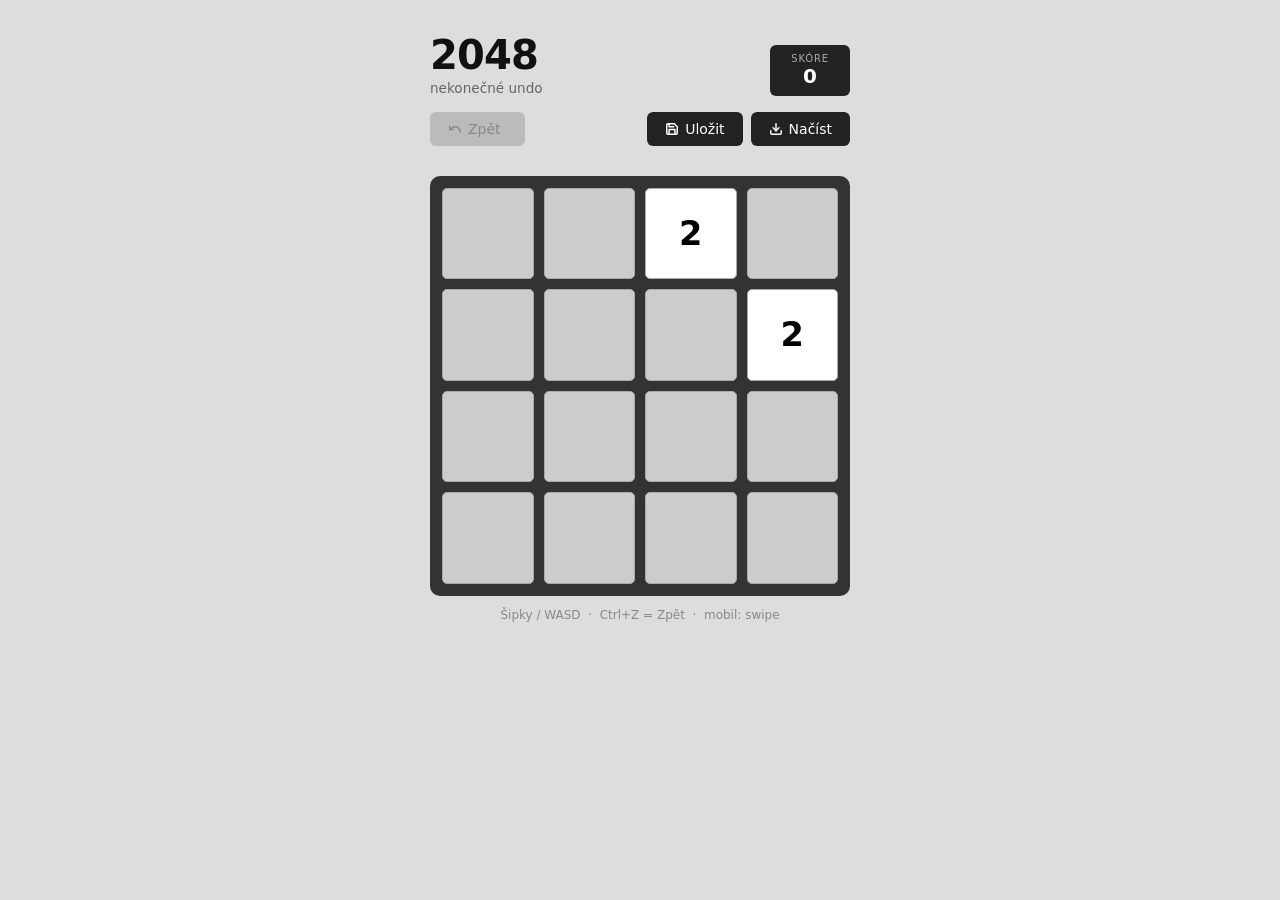
==== index.html @ 92109460 "Update index.html" ====
<!DOCTYPE html>
<html lang="cs">
<head>
<meta charset="UTF-8">
<meta name="viewport" content="width=device-width, initial-scale=1.0, maximum-scale=1.0, user-scalable=no">
<title>2048 – nekonečné undo</title>
<style>
  *{box-sizing:border-box;margin:0;padding:0;}
  body{background:#ddd;display:flex;flex-direction:column;align-items:center;min-height:100vh;padding:2rem 1rem;font-family:'Segoe UI',system-ui,sans-serif;-webkit-user-select:none;user-select:none;}
  h1{font-size:2.5rem;font-weight:700;color:#111;letter-spacing:-0.02em;}
  .subtitle{font-size:0.85rem;color:#666;margin-top:2px;}
  header{display:flex;align-items:flex-end;justify-content:space-between;width:100%;max-width:420px;margin-bottom:1rem;}
  .score-box{background:#222;border-radius:6px;padding:8px 16px;text-align:center;min-width:80px;}
  .score-box .label{font-size:10px;color:#aaa;text-transform:uppercase;letter-spacing:0.08em;}
  .score-box .val{font-size:20px;font-weight:700;color:#fff;}
  .controls{display:flex;gap:8px;justify-content:space-between;width:100%;max-width:420px;margin-bottom:0.8rem;}
  .controls-right{display:flex;gap:8px;}
  button{background:#222;color:#fff;border:none;border-radius:6px;padding:9px 18px;font-size:14px;font-family:inherit;cursor:pointer;display:flex;align-items:center;gap:6px;transition:background 0.15s;}
  button:hover:not(:disabled){background:#444;}
  button:disabled{background:#bbb;color:#888;cursor:default;}
  #status{font-size:12px;color:#555;text-align:center;width:100%;max-width:420px;min-height:1.4em;}
  .board{display:grid;grid-template-columns:repeat(4,1fr);gap:10px;padding:12px;background:#333;border-radius:10px;width:420px;max-width:100%;touch-action:none;}
  .tile{aspect-ratio:1;display:flex;align-items:center;justify-content:center;border-radius:5px;font-weight:700;border:1px solid #aaa;}
  .tile.new{animation:pop .14s ease-out;}
  @keyframes pop{from{transform:scale(0.4);opacity:0;}to{transform:scale(1);opacity:1;}}
  #congrats{display:none;width:100%;max-width:420px;margin-top:0.5rem;padding:18px 24px;border-radius:10px;border:2px solid #000;background:#fff;text-align:center;}
  #congrats h2{font-size:1.5rem;color:#000;margin-bottom:6px;}
  #congrats p{font-size:0.9rem;color:#444;line-height:1.6;}
  .hint{font-size:12px;color:#888;text-align:center;margin-top:0.8rem;}
  @media(max-width:460px){.board{width:calc(100vw - 2rem);}h1{font-size:2rem;}}
</style>
</head>
<body>

<header>
  <div>
    <h1>2048</h1>
    <div class="subtitle">nekonečné undo</div>
  </div>
  <div class="score-box"><div class="label">Skóre</div><div class="val" id="score">0</div></div>
</header>

<div class="controls">
  <button id="undo-btn" onclick="undo()" disabled>
    <svg width="14" height="14" viewBox="0 0 24 24" fill="none" stroke="currentColor" stroke-width="2.5" stroke-linecap="round" stroke-linejoin="round"><path d="M3 7v6h6"/><path d="M21 17a9 9 0 00-9-9 9 9 0 00-6 2.3L3 13"/></svg>
    Zpět <span id="undo-count"></span>
  </button>
  <div class="controls-right">
    <button onclick="saveGame()">
      <svg width="14" height="14" viewBox="0 0 24 24" fill="none" stroke="currentColor" stroke-width="2.5" stroke-linecap="round" stroke-linejoin="round"><path d="M19 21H5a2 2 0 01-2-2V5a2 2 0 012-2h11l5 5v11a2 2 0 01-2 2z"/><polyline points="17 21 17 13 7 13 7 21"/><polyline points="7 3 7 8 15 8"/></svg>
      Uložit
    </button>
    <button onclick="loadGame()">
      <svg width="14" height="14" viewBox="0 0 24 24" fill="none" stroke="currentColor" stroke-width="2.5" stroke-linecap="round" stroke-linejoin="round"><path d="M21 15v4a2 2 0 01-2 2H5a2 2 0 01-2-2v-4"/><polyline points="7 10 12 15 17 10"/><line x1="12" y1="15" x2="12" y2="3"/></svg>
      Načíst
    </button>
  </div>
</div>

<div id="status"></div>

<div class="board" id="board"></div>

<div id="congrats">
  <h2>Gratulujeme! Hra dohrána.</h2>
  <p>Všech 16 políček obsahuje hodnoty 2&sup1; až 2&sup1;&sup6; (2 až 65&nbsp;536).<br>Dokonalé zaplnění celé hrací plochy!</p>
</div>

<div class="hint">Šipky / WASD &nbsp;&middot;&nbsp; Ctrl+Z = Zpět &nbsp;&middot;&nbsp; mobil: swipe</div>

<script>
// ── Vyplňte po registraci na jsonbin.io ──────────────────────────
const BIN_ID  = '69e69561856a6821895533cf';
const API_KEY = '$2a$10$2ODBVP1MUSuo2QfTE6A2ne4tbCs6fE5GNe1rvzW9ViyJxKbueb1ei';
// ─────────────────────────────────────────────────────────────────

const WIN_SET = new Set([2,4,8,16,32,64,128,256,512,1024,2048,4096,8192,16384,32768,65536]);

const P = {
  0:    {d:0, sp:0,  dark:false},
  2:    {d:0, sp:0,  dark:false},
  4:    {d:1, sp:28, dark:false},
  8:    {d:1, sp:14, dark:false},
  16:   {d:1, sp:10, dark:false},
  32:   {d:2, sp:16, dark:false},
  64:   {d:2, sp:11, dark:false},
  128:  {d:2, sp:8,  dark:false},
  256:  {d:2, sp:5,  dark:false},
  512:  {d:3, sp:8,  dark:false},
  1024: {d:3, sp:6,  dark:false},
  2048: {d:3, sp:4,  dark:true},
  4096: {d:3, sp:3,  dark:true},
  8192: {d:4, sp:6,  dark:true},
  16384:{d:4, sp:4,  dark:true},
  32768:{d:4, sp:3,  dark:true},
  65536:{d:4, sp:2,  dark:true},
};

const WHITE_SHADOW = '0 0 3px #fff, 0 0 5px #fff, 1px 1px 0 #fff, -1px -1px 0 #fff, 1px -1px 0 #fff, -1px 1px 0 #fff';
const BLACK_SHADOW = '0 0 3px #000, 0 0 5px #000';

function mkBg(d, sp) {
  if (d === 0) return '#fff';
  const L = a => `repeating-linear-gradient(${a}deg,#000 0,#000 1px,transparent 1px,transparent ${sp}px)`;
  const parts = [];
  if (d >= 1) parts.push(L(45));
  if (d >= 2) parts.push(L(-45));
  if (d >= 3) parts.push(L(0));
  if (d >= 4) parts.push(L(90));
  parts.push('#fff');
  return parts.join(',');
}

function fs(v) { return v >= 10000 ? '1.05rem' : v >= 1000 ? '1.3rem' : v >= 100 ? '1.7rem' : '2.1rem'; }

let grid = Array(16).fill(0), score = 0, history = [], newSet = new Set();

function setStatus(msg, ok = true) {
  const el = document.getElementById('status');
  el.textContent = msg;
  el.style.color = ok ? '#555' : '#c00';
  if (msg) setTimeout(() => { if (el.textContent === msg) el.textContent = ''; }, 3000);
}

async function saveGame() {
  if (BIN_ID === 'VASE_BIN_ID') { setStatus('Nejprve vyplňte BIN_ID a API_KEY v kódu.', false); return; }
  setStatus('Ukládám…');
  try {
    const res = await fetch(`https://api.jsonbin.io/v3/b/${BIN_ID}`, {
      method: 'PUT',
      headers: { 'Content-Type': 'application/json', 'X-Master-Key': API_KEY },
      body: JSON.stringify({ grid, score, history })
    });
    if (!res.ok) throw new Error(res.status);
    setStatus('Uloženo ✓');
  } catch (e) {
    setStatus('Chyba při ukládání: ' + e.message, false);
  }
}

async function loadGame() {
  if (BIN_ID === 'VASE_BIN_ID') { setStatus('Nejprve vyplňte BIN_ID a API_KEY v kódu.', false); return; }
  setStatus('Načítám…');
  try {
    const res = await fetch(`https://api.jsonbin.io/v3/b/${BIN_ID}/latest`, {
      headers: { 'X-Master-Key': API_KEY }
    });
    if (!res.ok) throw new Error(res.status);
    const data = await res.json();
    grid    = data.record.grid;
    score   = data.record.score;
    history = data.record.history || [];
    newSet.clear();
    render();
    setStatus('Načteno ✓');
  } catch (e) {
    setStatus('Chyba při načítání: ' + e.message, false);
  }
}

function isWon() {
  if (grid.some(v => v === 0)) return false;
  const s = new Set(grid); if (s.size !== 16) return false;
  for (const v of s) if (!WIN_SET.has(v)) return false;
  return true;
}
function canMove() {
  for (let i = 0; i < 16; i++) if (!grid[i]) return true;
  for (let r = 0; r < 4; r++) for (let c = 0; c < 3; c++) if (grid[r*4+c] === grid[r*4+c+1]) return true;
  for (let r = 0; r < 3; r++) for (let c = 0; c < 4; c++) if (grid[r*4+c] === grid[(r+1)*4+c]) return true;
  return false;
}
function rand() {
  const e = grid.reduce((a,v,i) => v===0 ? [...a,i] : a, []);
  if (!e.length) return;
  const i = e[Math.floor(Math.random() * e.length)];
  grid[i] = Math.random() < 0.9 ? 2 : 4; newSet.add(i);
}
function rot(g) {
  const n = Array(16);
  for (let r = 0; r < 4; r++) for (let c = 0; c < 4; c++) n[c*4+(3-r)] = g[r*4+c];
  return n;
}
function slideL(g) {
  let moved = false, gained = 0, n = [...g];
  for (let r = 0; r < 4; r++) {
    let row = [];
    for (let c = 0; c < 4; c++) if (n[r*4+c]) row.push(n[r*4+c]);
    for (let i = 0; i < row.length-1; i++) if (row[i] === row[i+1]) { row[i] *= 2; gained += row[i]; row.splice(i+1,1); }
    while (row.length < 4) row.push(0);
    for (let c = 0; c < 4; c++) { if (n[r*4+c] !== row[c]) moved = true; n[r*4+c] = row[c]; }
  }
  return {grid:n, gained, moved};
}
function doMove(dir) {
  if (isWon() || !canMove()) return;
  let g = [...grid];
  const rc = {left:0, up:3, right:2, down:1}[dir];
  for (let i = 0; i < rc; i++) g = rot(g);
  const res = slideL(g); if (!res.moved) return;
  let ng = res.grid;
  for (let i = 0; i < (4-rc)%4; i++) ng = rot(ng);
  history.push({grid:[...grid], score});
  grid = ng; score += res.gained;
  newSet.clear(); if (!isWon()) rand(); render();
}
function undo() {
  if (!history.length) return;
  const p = history.pop(); grid = p.grid; score = p.score; newSet.clear(); render();
}
function render() {
  document.getElementById('score').textContent = score.toLocaleString('cs');
  const board = document.getElementById('board'); board.innerHTML = '';
  for (let i = 0; i < 16; i++) {
    const v = grid[i], p = P[v] || {d:4, sp:2, dark:true};
    const el = document.createElement('div');
    el.className = 'tile' + (newSet.has(i) ? ' new' : '');
    el.style.background = v ? mkBg(p.d, p.sp) : '#ccc';
    el.style.color = p.dark ? '#fff' : '#000';
    el.style.textShadow = p.dark ? BLACK_SHADOW : WHITE_SHADOW;
    el.style.fontSize = fs(v);
    if (v) el.textContent = v;
    board.appendChild(el);
  }
  document.getElementById('congrats').style.display = isWon() ? 'block' : 'none';
  const ub = document.getElementById('undo-btn');
  ub.disabled = !history.length;
  document.getElementById('undo-count').textContent = history.length ? `(${history.length})` : '';
}
document.addEventListener('keydown', e => {
  const m = {ArrowLeft:'left',ArrowRight:'right',ArrowUp:'up',ArrowDown:'down',KeyA:'left',KeyD:'right',KeyW:'up',KeyS:'down'};
  const d = m[e.code];
  if (d) { e.preventDefault(); doMove(d); }
  if (e.code === 'KeyZ' && (e.ctrlKey || e.metaKey)) { e.preventDefault(); undo(); }
});
let tx = null, ty = null;
document.getElementById('board').addEventListener('touchstart', e => { tx = e.touches[0].clientX; ty = e.touches[0].clientY; }, {passive:true});
document.getElementById('board').addEventListener('touchend', e => {
  if (tx === null) return;
  const dx = e.changedTouches[0].clientX - tx, dy = e.changedTouches[0].clientY - ty;
  if (Math.max(Math.abs(dx), Math.abs(dy)) < 25) { tx = null; return; }
  doMove(Math.abs(dx) > Math.abs(dy) ? (dx > 0 ? 'right' : 'left') : (dy > 0 ? 'down' : 'up'));
  tx = null;
});
rand(); rand(); render();
</script>
</body>
</html>
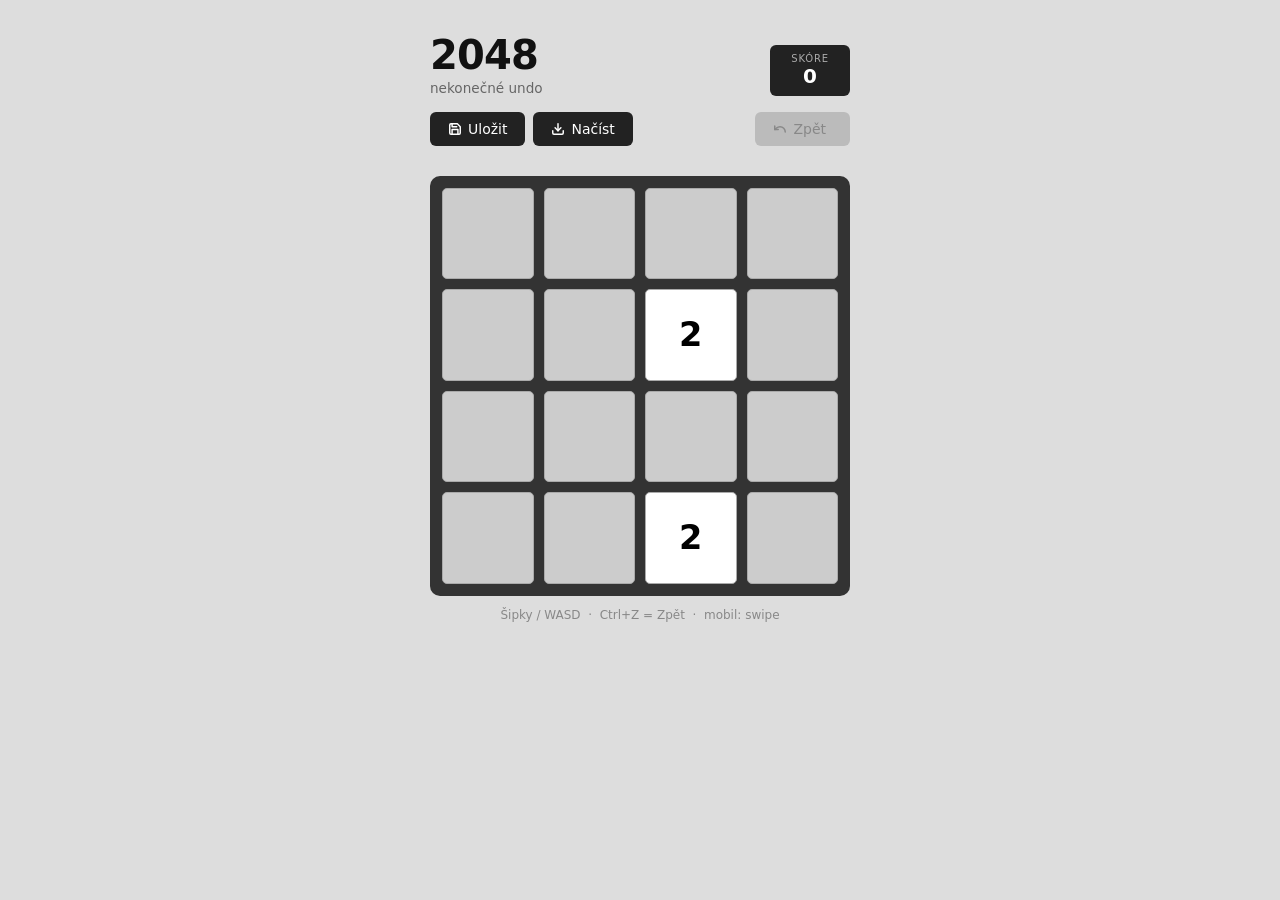
==== commit d6570aaf: "Update index.html" ====
--- a/index.html
+++ b/index.html
@@ -41,10 +41,6 @@
 </header>
 
 <div class="controls">
-  <button id="undo-btn" onclick="undo()" disabled>
-    <svg width="14" height="14" viewBox="0 0 24 24" fill="none" stroke="currentColor" stroke-width="2.5" stroke-linecap="round" stroke-linejoin="round"><path d="M3 7v6h6"/><path d="M21 17a9 9 0 00-9-9 9 9 0 00-6 2.3L3 13"/></svg>
-    Zpět <span id="undo-count"></span>
-  </button>
   <div class="controls-right">
     <button onclick="saveGame()">
       <svg width="14" height="14" viewBox="0 0 24 24" fill="none" stroke="currentColor" stroke-width="2.5" stroke-linecap="round" stroke-linejoin="round"><path d="M19 21H5a2 2 0 01-2-2V5a2 2 0 012-2h11l5 5v11a2 2 0 01-2 2z"/><polyline points="17 21 17 13 7 13 7 21"/><polyline points="7 3 7 8 15 8"/></svg>
@@ -55,6 +51,10 @@
       Načíst
     </button>
   </div>
+  <button id="undo-btn" onclick="undo()" disabled>
+    <svg width="14" height="14" viewBox="0 0 24 24" fill="none" stroke="currentColor" stroke-width="2.5" stroke-linecap="round" stroke-linejoin="round"><path d="M3 7v6h6"/><path d="M21 17a9 9 0 00-9-9 9 9 0 00-6 2.3L3 13"/></svg>
+    Zpět <span id="undo-count"></span>
+  </button>
 </div>
 
 <div id="status"></div>
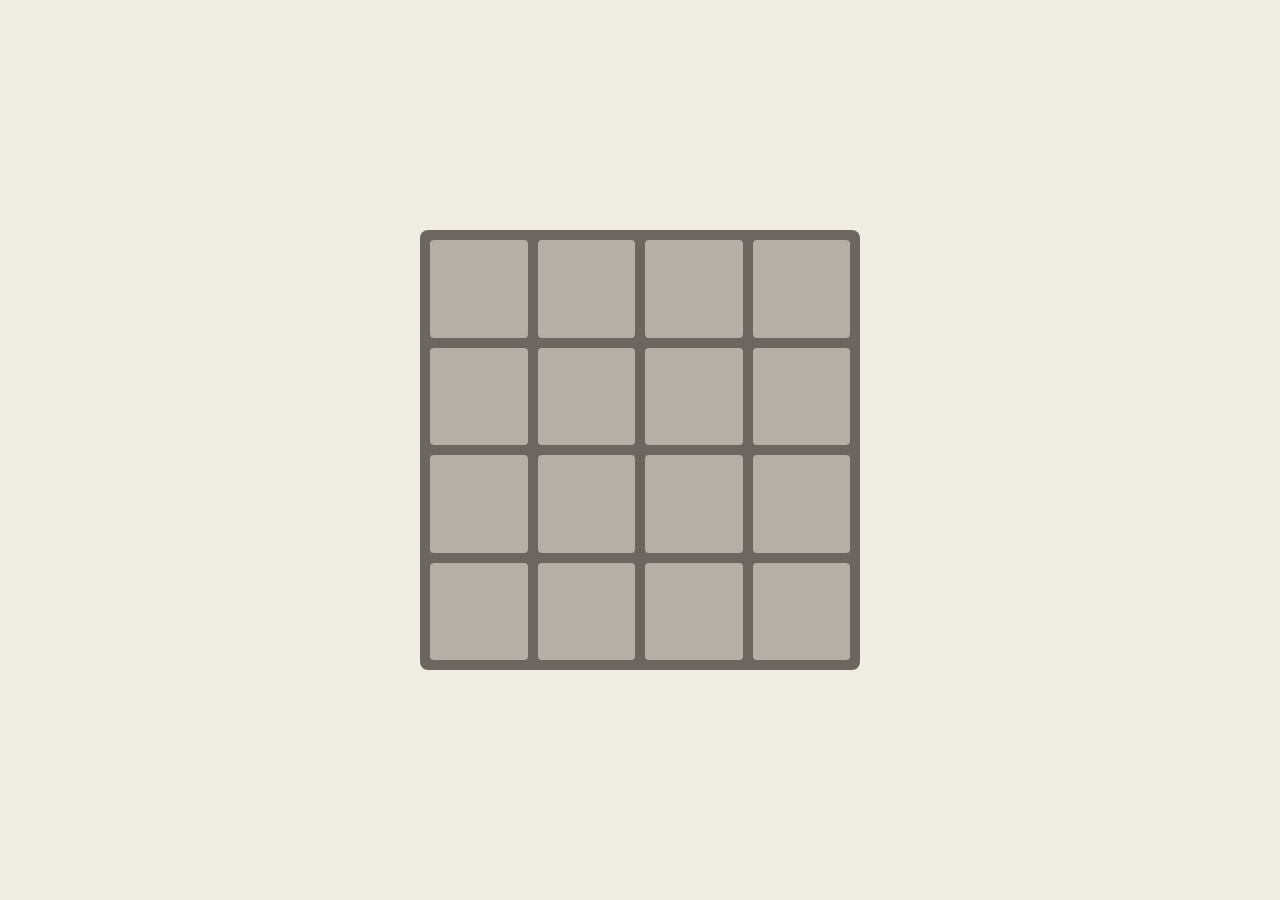
==== commit 1fa7d2b0: "Add empty grid layout and basic styling" ====
--- a/index.html
+++ b/index.html
@@ -1,248 +1,30 @@
 <!DOCTYPE html>
 <html lang="cs">
 <head>
-<meta charset="UTF-8">
-<meta name="viewport" content="width=device-width, initial-scale=1.0, maximum-scale=1.0, user-scalable=no">
-<title>2048 – nekonečné undo</title>
-<style>
-  *{box-sizing:border-box;margin:0;padding:0;}
-  body{background:#ddd;display:flex;flex-direction:column;align-items:center;min-height:100vh;padding:2rem 1rem;font-family:'Segoe UI',system-ui,sans-serif;-webkit-user-select:none;user-select:none;}
-  h1{font-size:2.5rem;font-weight:700;color:#111;letter-spacing:-0.02em;}
-  .subtitle{font-size:0.85rem;color:#666;margin-top:2px;}
-  header{display:flex;align-items:flex-end;justify-content:space-between;width:100%;max-width:420px;margin-bottom:1rem;}
-  .score-box{background:#222;border-radius:6px;padding:8px 16px;text-align:center;min-width:80px;}
-  .score-box .label{font-size:10px;color:#aaa;text-transform:uppercase;letter-spacing:0.08em;}
-  .score-box .val{font-size:20px;font-weight:700;color:#fff;}
-  .controls{display:flex;gap:8px;justify-content:space-between;width:100%;max-width:420px;margin-bottom:0.8rem;}
-  .controls-right{display:flex;gap:8px;}
-  button{background:#222;color:#fff;border:none;border-radius:6px;padding:9px 18px;font-size:14px;font-family:inherit;cursor:pointer;display:flex;align-items:center;gap:6px;transition:background 0.15s;}
-  button:hover:not(:disabled){background:#444;}
-  button:disabled{background:#bbb;color:#888;cursor:default;}
-  #status{font-size:12px;color:#555;text-align:center;width:100%;max-width:420px;min-height:1.4em;}
-  .board{display:grid;grid-template-columns:repeat(4,1fr);gap:10px;padding:12px;background:#333;border-radius:10px;width:420px;max-width:100%;touch-action:none;}
-  .tile{aspect-ratio:1;display:flex;align-items:center;justify-content:center;border-radius:5px;font-weight:700;border:1px solid #aaa;}
-  .tile.new{animation:pop .14s ease-out;}
-  @keyframes pop{from{transform:scale(0.4);opacity:0;}to{transform:scale(1);opacity:1;}}
-  #congrats{display:none;width:100%;max-width:420px;margin-top:0.5rem;padding:18px 24px;border-radius:10px;border:2px solid #000;background:#fff;text-align:center;}
-  #congrats h2{font-size:1.5rem;color:#000;margin-bottom:6px;}
-  #congrats p{font-size:0.9rem;color:#444;line-height:1.6;}
-  .hint{font-size:12px;color:#888;text-align:center;margin-top:0.8rem;}
-  @media(max-width:460px){.board{width:calc(100vw - 2rem);}h1{font-size:2rem;}}
-</style>
+  <meta charset="UTF-8">
+  <meta name="viewport" content="width=device-width, initial-scale=1.0">
+  <title>2048</title>
+  <link rel="stylesheet" href="styles.css">
 </head>
 <body>
-
-<header>
-  <div>
-    <h1>2048</h1>
-    <div class="subtitle">nekonečné undo</div>
+  <div id="board">
+    <div class="cell"></div>
+    <div class="cell"></div>
+    <div class="cell"></div>
+    <div class="cell"></div>
+    <div class="cell"></div>
+    <div class="cell"></div>
+    <div class="cell"></div>
+    <div class="cell"></div>
+    <div class="cell"></div>
+    <div class="cell"></div>
+    <div class="cell"></div>
+    <div class="cell"></div>
+    <div class="cell"></div>
+    <div class="cell"></div>
+    <div class="cell"></div>
+    <div class="cell"></div>
   </div>
-  <div class="score-box"><div class="label">Skóre</div><div class="val" id="score">0</div></div>
-</header>
-
-<div class="controls">
-  <div class="controls-right">
-    <button onclick="saveGame()">
-      <svg width="14" height="14" viewBox="0 0 24 24" fill="none" stroke="currentColor" stroke-width="2.5" stroke-linecap="round" stroke-linejoin="round"><path d="M19 21H5a2 2 0 01-2-2V5a2 2 0 012-2h11l5 5v11a2 2 0 01-2 2z"/><polyline points="17 21 17 13 7 13 7 21"/><polyline points="7 3 7 8 15 8"/></svg>
-      Uložit
-    </button>
-    <button onclick="loadGame()">
-      <svg width="14" height="14" viewBox="0 0 24 24" fill="none" stroke="currentColor" stroke-width="2.5" stroke-linecap="round" stroke-linejoin="round"><path d="M21 15v4a2 2 0 01-2 2H5a2 2 0 01-2-2v-4"/><polyline points="7 10 12 15 17 10"/><line x1="12" y1="15" x2="12" y2="3"/></svg>
-      Načíst
-    </button>
-  </div>
-  <button id="undo-btn" onclick="undo()" disabled>
-    <svg width="14" height="14" viewBox="0 0 24 24" fill="none" stroke="currentColor" stroke-width="2.5" stroke-linecap="round" stroke-linejoin="round"><path d="M3 7v6h6"/><path d="M21 17a9 9 0 00-9-9 9 9 0 00-6 2.3L3 13"/></svg>
-    Zpět <span id="undo-count"></span>
-  </button>
-</div>
-
-<div id="status"></div>
-
-<div class="board" id="board"></div>
-
-<div id="congrats">
-  <h2>Gratulujeme! Hra dohrána.</h2>
-  <p>Všech 16 políček obsahuje hodnoty 2&sup1; až 2&sup1;&sup6; (2 až 65&nbsp;536).<br>Dokonalé zaplnění celé hrací plochy!</p>
-</div>
-
-<div class="hint">Šipky / WASD &nbsp;&middot;&nbsp; Ctrl+Z = Zpět &nbsp;&middot;&nbsp; mobil: swipe</div>
-
-<script>
-// ── Vyplňte po registraci na jsonbin.io ──────────────────────────
-const BIN_ID  = '69e69561856a6821895533cf';
-const API_KEY = '$2a$10$2ODBVP1MUSuo2QfTE6A2ne4tbCs6fE5GNe1rvzW9ViyJxKbueb1ei';
-// ─────────────────────────────────────────────────────────────────
-
-const WIN_SET = new Set([2,4,8,16,32,64,128,256,512,1024,2048,4096,8192,16384,32768,65536]);
-
-const P = {
-  0:    {d:0, sp:0,  dark:false},
-  2:    {d:0, sp:0,  dark:false},
-  4:    {d:1, sp:28, dark:false},
-  8:    {d:1, sp:14, dark:false},
-  16:   {d:1, sp:10, dark:false},
-  32:   {d:2, sp:16, dark:false},
-  64:   {d:2, sp:11, dark:false},
-  128:  {d:2, sp:8,  dark:false},
-  256:  {d:2, sp:5,  dark:false},
-  512:  {d:3, sp:8,  dark:false},
-  1024: {d:3, sp:6,  dark:false},
-  2048: {d:3, sp:4,  dark:true},
-  4096: {d:3, sp:3,  dark:true},
-  8192: {d:4, sp:6,  dark:true},
-  16384:{d:4, sp:4,  dark:true},
-  32768:{d:4, sp:3,  dark:true},
-  65536:{d:4, sp:2,  dark:true},
-};
-
-const WHITE_SHADOW = '0 0 3px #fff, 0 0 5px #fff, 1px 1px 0 #fff, -1px -1px 0 #fff, 1px -1px 0 #fff, -1px 1px 0 #fff';
-const BLACK_SHADOW = '0 0 3px #000, 0 0 5px #000';
-
-function mkBg(d, sp) {
-  if (d === 0) return '#fff';
-  const L = a => `repeating-linear-gradient(${a}deg,#000 0,#000 1px,transparent 1px,transparent ${sp}px)`;
-  const parts = [];
-  if (d >= 1) parts.push(L(45));
-  if (d >= 2) parts.push(L(-45));
-  if (d >= 3) parts.push(L(0));
-  if (d >= 4) parts.push(L(90));
-  parts.push('#fff');
-  return parts.join(',');
-}
-
-function fs(v) { return v >= 10000 ? '1.05rem' : v >= 1000 ? '1.3rem' : v >= 100 ? '1.7rem' : '2.1rem'; }
-
-let grid = Array(16).fill(0), score = 0, history = [], newSet = new Set();
-
-function setStatus(msg, ok = true) {
-  const el = document.getElementById('status');
-  el.textContent = msg;
-  el.style.color = ok ? '#555' : '#c00';
-  if (msg) setTimeout(() => { if (el.textContent === msg) el.textContent = ''; }, 3000);
-}
-
-async function saveGame() {
-  if (BIN_ID === 'VASE_BIN_ID') { setStatus('Nejprve vyplňte BIN_ID a API_KEY v kódu.', false); return; }
-  setStatus('Ukládám…');
-  try {
-    const res = await fetch(`https://api.jsonbin.io/v3/b/${BIN_ID}`, {
-      method: 'PUT',
-      headers: { 'Content-Type': 'application/json', 'X-Master-Key': API_KEY },
-      body: JSON.stringify({ grid, score, history })
-    });
-    if (!res.ok) throw new Error(res.status);
-    setStatus('Uloženo ✓');
-  } catch (e) {
-    setStatus('Chyba při ukládání: ' + e.message, false);
-  }
-}
-
-async function loadGame() {
-  if (BIN_ID === 'VASE_BIN_ID') { setStatus('Nejprve vyplňte BIN_ID a API_KEY v kódu.', false); return; }
-  setStatus('Načítám…');
-  try {
-    const res = await fetch(`https://api.jsonbin.io/v3/b/${BIN_ID}/latest`, {
-      headers: { 'X-Master-Key': API_KEY }
-    });
-    if (!res.ok) throw new Error(res.status);
-    const data = await res.json();
-    grid    = data.record.grid;
-    score   = data.record.score;
-    history = data.record.history || [];
-    newSet.clear();
-    render();
-    setStatus('Načteno ✓');
-  } catch (e) {
-    setStatus('Chyba při načítání: ' + e.message, false);
-  }
-}
-
-function isWon() {
-  if (grid.some(v => v === 0)) return false;
-  const s = new Set(grid); if (s.size !== 16) return false;
-  for (const v of s) if (!WIN_SET.has(v)) return false;
-  return true;
-}
-function canMove() {
-  for (let i = 0; i < 16; i++) if (!grid[i]) return true;
-  for (let r = 0; r < 4; r++) for (let c = 0; c < 3; c++) if (grid[r*4+c] === grid[r*4+c+1]) return true;
-  for (let r = 0; r < 3; r++) for (let c = 0; c < 4; c++) if (grid[r*4+c] === grid[(r+1)*4+c]) return true;
-  return false;
-}
-function rand() {
-  const e = grid.reduce((a,v,i) => v===0 ? [...a,i] : a, []);
-  if (!e.length) return;
-  const i = e[Math.floor(Math.random() * e.length)];
-  grid[i] = Math.random() < 0.9 ? 2 : 4; newSet.add(i);
-}
-function rot(g) {
-  const n = Array(16);
-  for (let r = 0; r < 4; r++) for (let c = 0; c < 4; c++) n[c*4+(3-r)] = g[r*4+c];
-  return n;
-}
-function slideL(g) {
-  let moved = false, gained = 0, n = [...g];
-  for (let r = 0; r < 4; r++) {
-    let row = [];
-    for (let c = 0; c < 4; c++) if (n[r*4+c]) row.push(n[r*4+c]);
-    for (let i = 0; i < row.length-1; i++) if (row[i] === row[i+1]) { row[i] *= 2; gained += row[i]; row.splice(i+1,1); }
-    while (row.length < 4) row.push(0);
-    for (let c = 0; c < 4; c++) { if (n[r*4+c] !== row[c]) moved = true; n[r*4+c] = row[c]; }
-  }
-  return {grid:n, gained, moved};
-}
-function doMove(dir) {
-  if (isWon() || !canMove()) return;
-  let g = [...grid];
-  const rc = {left:0, up:3, right:2, down:1}[dir];
-  for (let i = 0; i < rc; i++) g = rot(g);
-  const res = slideL(g); if (!res.moved) return;
-  let ng = res.grid;
-  for (let i = 0; i < (4-rc)%4; i++) ng = rot(ng);
-  history.push({grid:[...grid], score});
-  grid = ng; score += res.gained;
-  newSet.clear(); if (!isWon()) rand(); render();
-}
-function undo() {
-  if (!history.length) return;
-  const p = history.pop(); grid = p.grid; score = p.score; newSet.clear(); render();
-}
-function render() {
-  document.getElementById('score').textContent = score.toLocaleString('cs');
-  const board = document.getElementById('board'); board.innerHTML = '';
-  for (let i = 0; i < 16; i++) {
-    const v = grid[i], p = P[v] || {d:4, sp:2, dark:true};
-    const el = document.createElement('div');
-    el.className = 'tile' + (newSet.has(i) ? ' new' : '');
-    el.style.background = v ? mkBg(p.d, p.sp) : '#ccc';
-    el.style.color = p.dark ? '#fff' : '#000';
-    el.style.textShadow = p.dark ? BLACK_SHADOW : WHITE_SHADOW;
-    el.style.fontSize = fs(v);
-    if (v) el.textContent = v;
-    board.appendChild(el);
-  }
-  document.getElementById('congrats').style.display = isWon() ? 'block' : 'none';
-  const ub = document.getElementById('undo-btn');
-  ub.disabled = !history.length;
-  document.getElementById('undo-count').textContent = history.length ? `(${history.length})` : '';
-}
-document.addEventListener('keydown', e => {
-  const m = {ArrowLeft:'left',ArrowRight:'right',ArrowUp:'up',ArrowDown:'down',KeyA:'left',KeyD:'right',KeyW:'up',KeyS:'down'};
-  const d = m[e.code];
-  if (d) { e.preventDefault(); doMove(d); }
-  if (e.code === 'KeyZ' && (e.ctrlKey || e.metaKey)) { e.preventDefault(); undo(); }
-});
-let tx = null, ty = null;
-document.getElementById('board').addEventListener('touchstart', e => { tx = e.touches[0].clientX; ty = e.touches[0].clientY; }, {passive:true});
-document.getElementById('board').addEventListener('touchend', e => {
-  if (tx === null) return;
-  const dx = e.changedTouches[0].clientX - tx, dy = e.changedTouches[0].clientY - ty;
-  if (Math.max(Math.abs(dx), Math.abs(dy)) < 25) { tx = null; return; }
-  doMove(Math.abs(dx) > Math.abs(dy) ? (dx > 0 ? 'right' : 'left') : (dy > 0 ? 'down' : 'up'));
-  tx = null;
-});
-rand(); rand(); render();
-</script>
+  <script src="game.js"></script>
 </body>
 </html>
--- a/styles.css
+++ b/styles.css
@@ -0,0 +1,30 @@
+*, *::before, *::after {
+  box-sizing: border-box;
+  margin: 0;
+  padding: 0;
+}
+
+body {
+  font-family: system-ui, -apple-system, BlinkMacSystemFont, 'Segoe UI', sans-serif;
+  background-color: #f0ede4;
+  min-height: 100vh;
+  display: flex;
+  justify-content: center;
+  align-items: center;
+}
+
+#board {
+  display: grid;
+  grid-template-columns: repeat(4, 1fr);
+  gap: 10px;
+  background-color: #6d6560;
+  border-radius: 8px;
+  padding: 10px;
+  width: min(440px, 90vw);
+}
+
+.cell {
+  background-color: #b5afa8;
+  border-radius: 4px;
+  aspect-ratio: 1 / 1;
+}
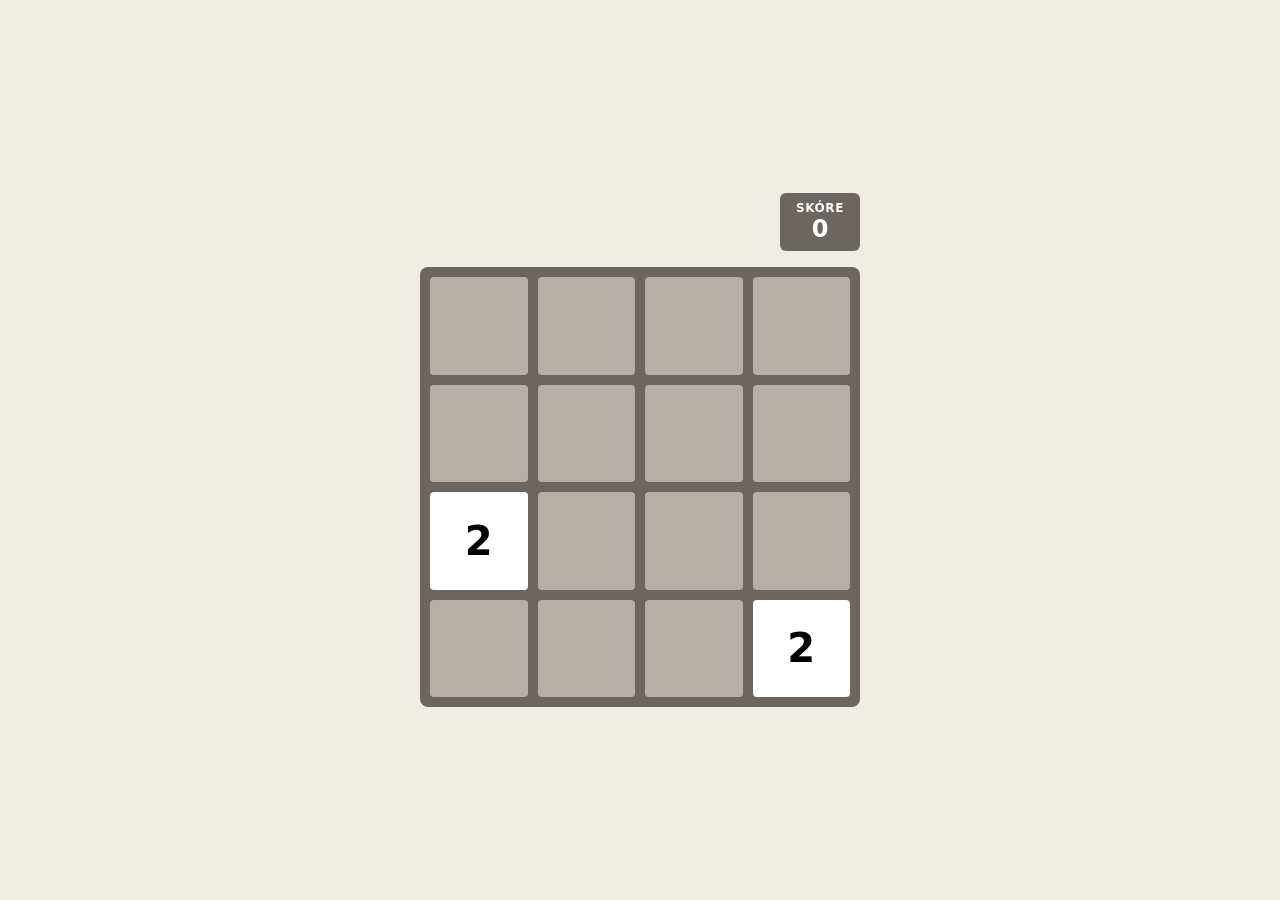
==== commit 0faf0193: "Add score display and tracking" ====
--- a/index.html
+++ b/index.html
@@ -7,6 +7,12 @@
   <link rel="stylesheet" href="styles.css">
 </head>
 <body>
+  <div id="ui">
+    <div id="score-container">
+      <span id="score-label">Skóre</span>
+      <span id="score">0</span>
+    </div>
+  </div>
   <div id="board">
     <div class="cell"></div>
     <div class="cell"></div>
--- a/styles.css
+++ b/styles.css
@@ -9,8 +9,39 @@
   background-color: #f0ede4;
   min-height: 100vh;
   display: flex;
+  flex-direction: column;
   justify-content: center;
   align-items: center;
+  gap: 16px;
+}
+
+#ui {
+  width: min(440px, 90vw);
+  display: flex;
+  justify-content: flex-end;
+}
+
+#score-container {
+  background-color: #6d6560;
+  color: #ffffff;
+  border-radius: 6px;
+  padding: 8px 16px;
+  display: flex;
+  flex-direction: column;
+  align-items: center;
+  min-width: 80px;
+}
+
+#score-label {
+  font-size: 0.75rem;
+  font-weight: 700;
+  text-transform: uppercase;
+  letter-spacing: 0.05em;
+}
+
+#score {
+  font-size: 1.5rem;
+  font-weight: 700;
 }
 
 #board {
@@ -28,3 +59,17 @@
   border-radius: 4px;
   aspect-ratio: 1 / 1;
 }
+
+.cell.tile {
+  background-color: #ffffff;
+  display: flex;
+  justify-content: center;
+  align-items: center;
+  font-weight: 700;
+  color: #000000;
+}
+
+.cell.tile.font-lg  { font-size: 2.5rem; }
+.cell.tile.font-md  { font-size: 1.8rem; }
+.cell.tile.font-sm  { font-size: 1.4rem; }
+.cell.tile.font-xs  { font-size: 1.1rem; }
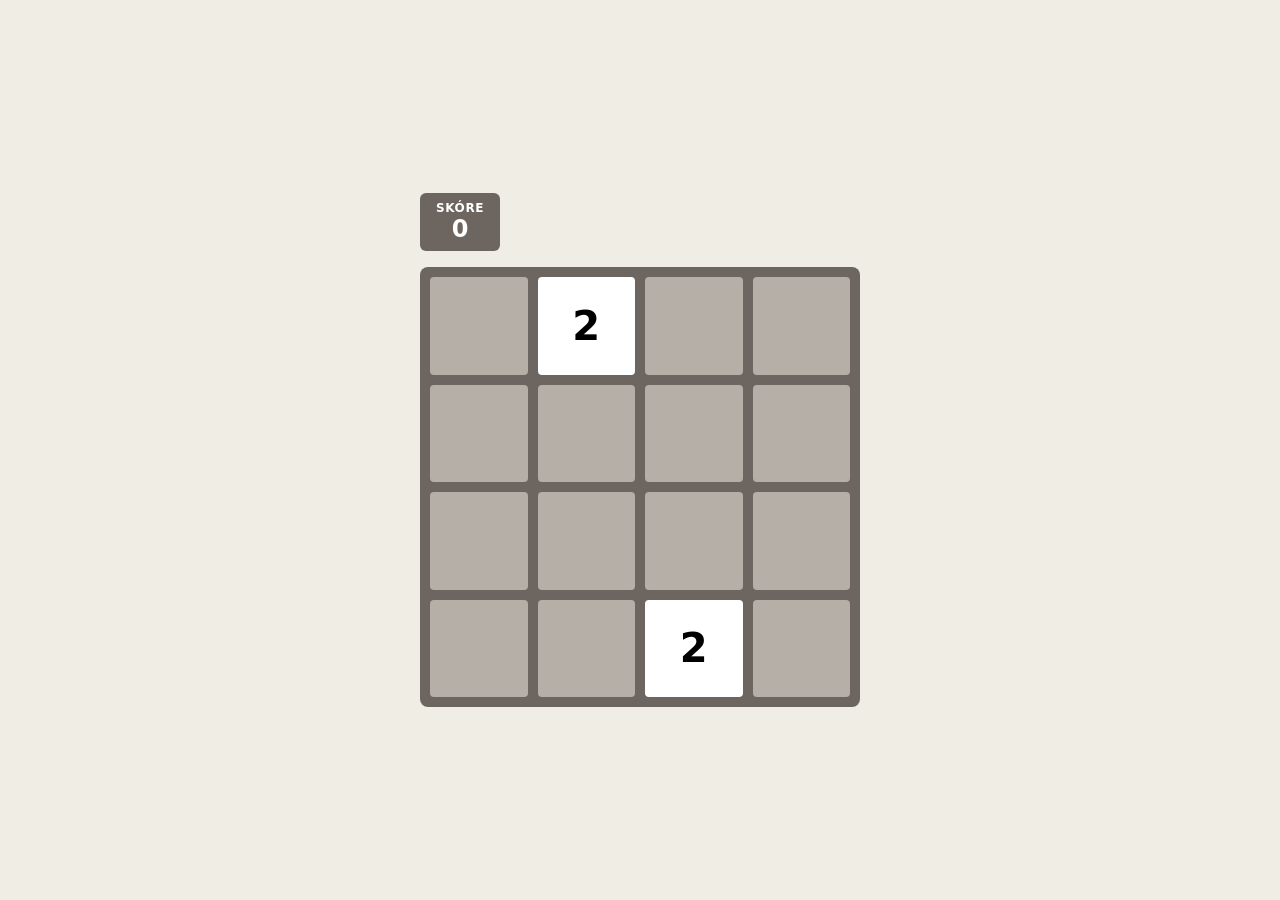
==== commit fa2de08d: "Add win detection, overlay and new game button" ====
--- a/index.html
+++ b/index.html
@@ -12,6 +12,7 @@
       <span id="score-label">Skóre</span>
       <span id="score">0</span>
     </div>
+    <button id="new-game-btn" hidden>Nová hra</button>
   </div>
   <div id="board">
     <div class="cell"></div>
@@ -31,6 +32,13 @@
     <div class="cell"></div>
     <div class="cell"></div>
   </div>
+  <div id="win-overlay" hidden>
+    <div id="win-box">
+      <p id="win-title">Výhra!</p>
+      <p id="win-message">Sestavila jsi všech 16 mocnin dvou.</p>
+      <button id="win-close-btn">Zavřít</button>
+    </div>
+  </div>
   <script src="game.js"></script>
 </body>
 </html>
--- a/styles.css
+++ b/styles.css
@@ -18,7 +18,24 @@
 #ui {
   width: min(440px, 90vw);
   display: flex;
-  justify-content: flex-end;
+  justify-content: space-between;
+  align-items: center;
+}
+
+#new-game-btn {
+  background-color: #6d6560;
+  color: #ffffff;
+  border: none;
+  border-radius: 6px;
+  padding: 8px 16px;
+  font-family: inherit;
+  font-size: 0.9rem;
+  font-weight: 700;
+  cursor: pointer;
+}
+
+#new-game-btn:hover {
+  background-color: #57504c;
 }
 
 #score-container {
@@ -73,3 +90,57 @@
 .cell.tile.font-md  { font-size: 1.8rem; }
 .cell.tile.font-sm  { font-size: 1.4rem; }
 .cell.tile.font-xs  { font-size: 1.1rem; }
+
+#win-overlay {
+  position: fixed;
+  inset: 0;
+  background-color: rgba(0, 0, 0, 0.6);
+  display: flex;
+  justify-content: center;
+  align-items: center;
+}
+
+#win-overlay[hidden] {
+  display: none;
+}
+
+#win-box {
+  background-color: #ffffff;
+  border-radius: 12px;
+  padding: 48px 40px;
+  text-align: center;
+  max-width: 320px;
+  width: 90vw;
+  display: flex;
+  flex-direction: column;
+  gap: 16px;
+}
+
+#win-title {
+  font-size: 3rem;
+  font-weight: 700;
+  color: #1a1a1a;
+}
+
+#win-message {
+  font-size: 1rem;
+  color: #6d6560;
+  line-height: 1.5;
+}
+
+#win-close-btn {
+  margin-top: 8px;
+  background-color: #1a1a1a;
+  color: #ffffff;
+  border: none;
+  border-radius: 6px;
+  padding: 12px 24px;
+  font-family: inherit;
+  font-size: 1rem;
+  font-weight: 700;
+  cursor: pointer;
+}
+
+#win-close-btn:hover {
+  background-color: #3a3a3a;
+}
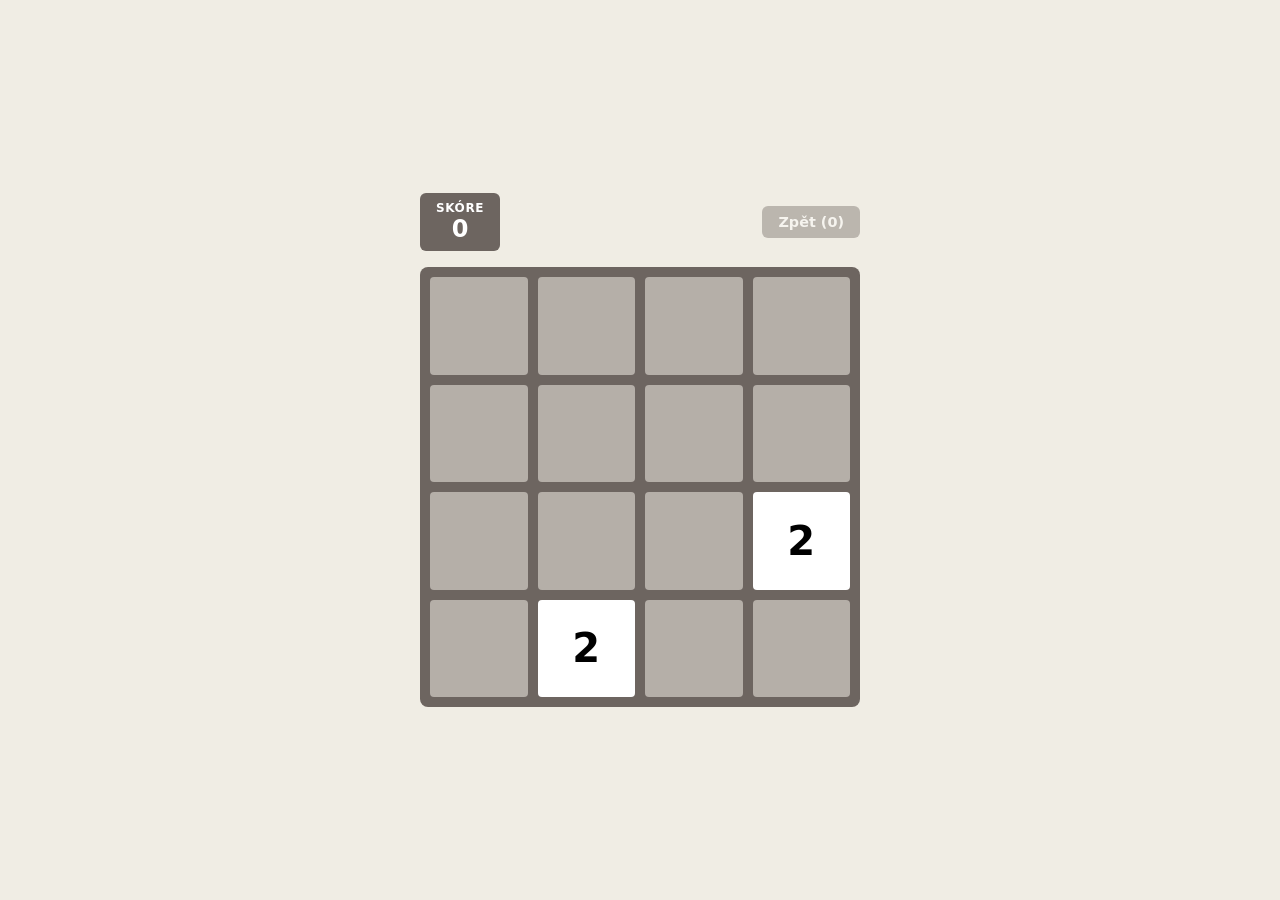
==== commit 69fc426c: "Add unlimited undo with keyboard shortcut" ====
--- a/index.html
+++ b/index.html
@@ -12,7 +12,10 @@
       <span id="score-label">Skóre</span>
       <span id="score">0</span>
     </div>
-    <button id="new-game-btn" hidden>Nová hra</button>
+    <div id="left-btns">
+      <button id="undo-btn" disabled>Zpět (0)</button>
+      <button id="new-game-btn" hidden>Nová hra</button>
+    </div>
   </div>
   <div id="board">
     <div class="cell"></div>
--- a/styles.css
+++ b/styles.css
@@ -22,6 +22,13 @@
   align-items: center;
 }
 
+#left-btns {
+  display: flex;
+  gap: 8px;
+  align-items: center;
+}
+
+#undo-btn,
 #new-game-btn {
   background-color: #6d6560;
   color: #ffffff;
@@ -34,8 +41,14 @@
   cursor: pointer;
 }
 
+#undo-btn:hover,
 #new-game-btn:hover {
   background-color: #57504c;
+}
+
+#undo-btn:disabled {
+  opacity: 0.4;
+  cursor: default;
 }
 
 #score-container {
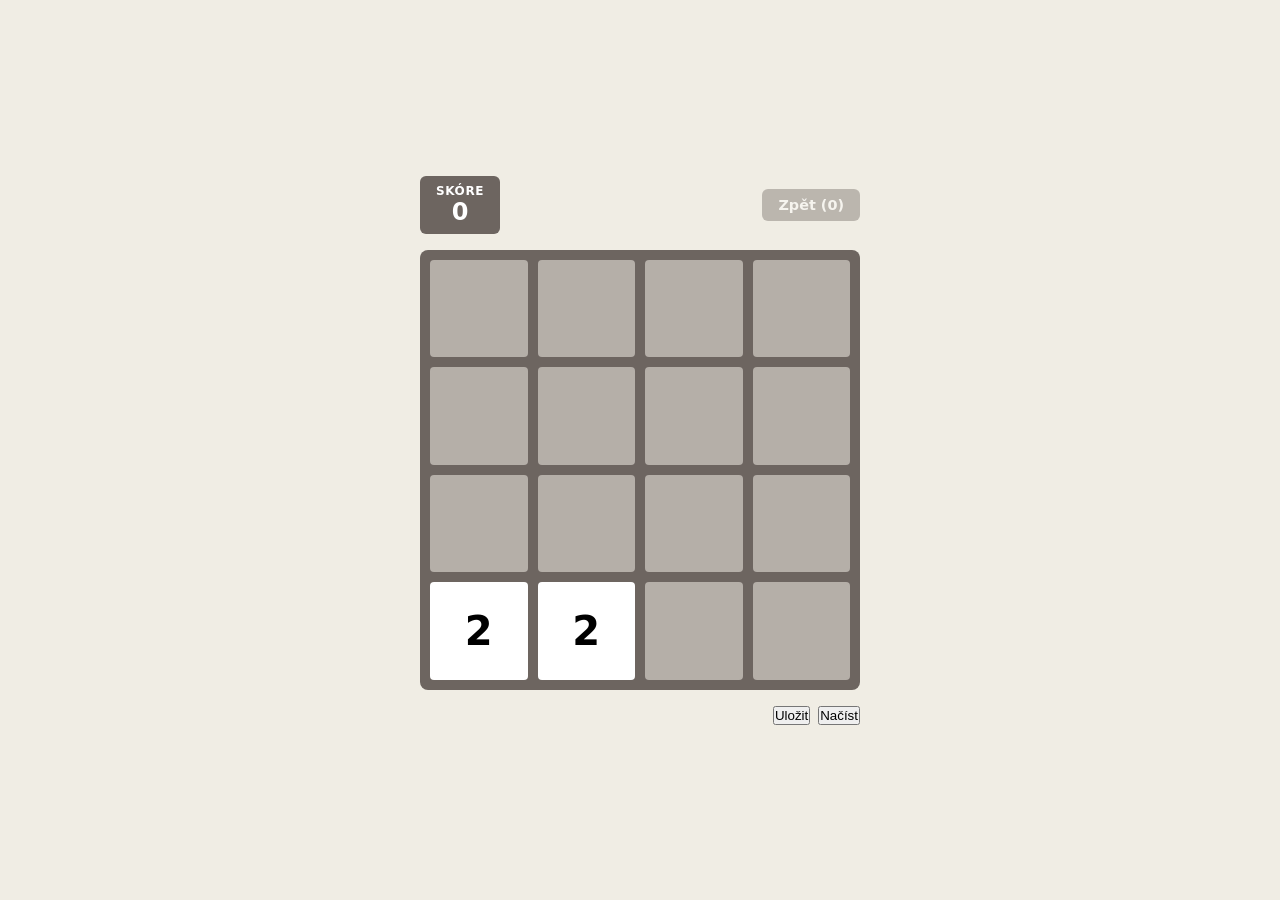
==== commit 3cc8cc9c: "Add cloud save/load via JSONBin.io" ====
--- a/index.html
+++ b/index.html
@@ -35,6 +35,10 @@
     <div class="cell"></div>
     <div class="cell"></div>
   </div>
+  <div id="cloud-btns">
+    <button id="save-btn">Uložit</button>
+    <button id="load-btn">Načíst</button>
+  </div>
   <div id="win-overlay" hidden>
     <div id="win-box">
       <p id="win-title">Výhra!</p>
@@ -42,6 +46,7 @@
       <button id="win-close-btn">Zavřít</button>
     </div>
   </div>
+  <script src="config.js"></script>
   <script src="game.js"></script>
 </body>
 </html>
--- a/styles.css
+++ b/styles.css
@@ -26,6 +26,13 @@
   display: flex;
   gap: 8px;
   align-items: center;
+}
+
+#cloud-btns {
+  display: flex;
+  gap: 8px;
+  width: min(440px, 90vw);
+  justify-content: flex-end;
 }
 
 #undo-btn,
@@ -82,6 +89,7 @@
   border-radius: 8px;
   padding: 10px;
   width: min(440px, 90vw);
+  touch-action: none;
 }
 
 .cell {
@@ -97,12 +105,40 @@
   align-items: center;
   font-weight: 700;
   color: #000000;
+  text-shadow:
+    -2px -2px 0 #fff,  2px -2px 0 #fff,
+    -2px  2px 0 #fff,  2px  2px 0 #fff,
+    -2px     0 0 #fff,  2px     0 0 #fff,
+        0 -2px 0 #fff,     0  2px 0 #fff;
 }
 
 .cell.tile.font-lg  { font-size: 2.5rem; }
 .cell.tile.font-md  { font-size: 1.8rem; }
 .cell.tile.font-sm  { font-size: 1.4rem; }
 .cell.tile.font-xs  { font-size: 1.1rem; }
+
+/* Group 1 – single diagonal (45°) */
+.tile-4   { background-image: repeating-linear-gradient(45deg, #000 0, #000 1px, transparent 1px, transparent 20px); }
+.tile-8   { background-image: repeating-linear-gradient(45deg, #000 0, #000 1px, transparent 1px, transparent 12px); }
+.tile-16  { background-image: repeating-linear-gradient(45deg, #000 0, #000 1px, transparent 1px, transparent  7px); }
+
+/* Group 2 – cross (45° + 135°) */
+.tile-32  { background-image: repeating-linear-gradient( 45deg, #000 0, #000 1px, transparent 1px, transparent 20px), repeating-linear-gradient(135deg, #000 0, #000 1px, transparent 1px, transparent 20px); }
+.tile-64  { background-image: repeating-linear-gradient( 45deg, #000 0, #000 1px, transparent 1px, transparent 12px), repeating-linear-gradient(135deg, #000 0, #000 1px, transparent 1px, transparent 12px); }
+.tile-128 { background-image: repeating-linear-gradient( 45deg, #000 0, #000 1px, transparent 1px, transparent  7px), repeating-linear-gradient(135deg, #000 0, #000 1px, transparent 1px, transparent  7px); }
+.tile-256 { background-image: repeating-linear-gradient( 45deg, #000 0, #000 1px, transparent 1px, transparent  5px), repeating-linear-gradient(135deg, #000 0, #000 1px, transparent 1px, transparent  5px); }
+
+/* Group 3 – triple (45° + 135° + 90°) */
+.tile-512  { background-image: repeating-linear-gradient( 45deg, #000 0, #000 1px, transparent 1px, transparent 20px), repeating-linear-gradient(135deg, #000 0, #000 1px, transparent 1px, transparent 20px), repeating-linear-gradient( 90deg, #000 0, #000 1px, transparent 1px, transparent 20px); }
+.tile-1024 { background-image: repeating-linear-gradient( 45deg, #000 0, #000 1px, transparent 1px, transparent 12px), repeating-linear-gradient(135deg, #000 0, #000 1px, transparent 1px, transparent 12px), repeating-linear-gradient( 90deg, #000 0, #000 1px, transparent 1px, transparent 12px); }
+.tile-2048 { background-image: repeating-linear-gradient( 45deg, #000 0, #000 1px, transparent 1px, transparent  7px), repeating-linear-gradient(135deg, #000 0, #000 1px, transparent 1px, transparent  7px), repeating-linear-gradient( 90deg, #000 0, #000 1px, transparent 1px, transparent  7px); }
+.tile-4096 { background-image: repeating-linear-gradient( 45deg, #000 0, #000 1px, transparent 1px, transparent  5px), repeating-linear-gradient(135deg, #000 0, #000 1px, transparent 1px, transparent  5px), repeating-linear-gradient( 90deg, #000 0, #000 1px, transparent 1px, transparent  5px); }
+
+/* Group 4 – quadruple (45° + 135° + 90° + 0°) */
+.tile-8192  { background-image: repeating-linear-gradient( 45deg, #000 0, #000 1px, transparent 1px, transparent 20px), repeating-linear-gradient(135deg, #000 0, #000 1px, transparent 1px, transparent 20px), repeating-linear-gradient( 90deg, #000 0, #000 1px, transparent 1px, transparent 20px), repeating-linear-gradient(  0deg, #000 0, #000 1px, transparent 1px, transparent 20px); }
+.tile-16384 { background-image: repeating-linear-gradient( 45deg, #000 0, #000 1px, transparent 1px, transparent 12px), repeating-linear-gradient(135deg, #000 0, #000 1px, transparent 1px, transparent 12px), repeating-linear-gradient( 90deg, #000 0, #000 1px, transparent 1px, transparent 12px), repeating-linear-gradient(  0deg, #000 0, #000 1px, transparent 1px, transparent 12px); }
+.tile-32768 { background-image: repeating-linear-gradient( 45deg, #000 0, #000 1px, transparent 1px, transparent  7px), repeating-linear-gradient(135deg, #000 0, #000 1px, transparent 1px, transparent  7px), repeating-linear-gradient( 90deg, #000 0, #000 1px, transparent 1px, transparent  7px), repeating-linear-gradient(  0deg, #000 0, #000 1px, transparent 1px, transparent  7px); }
+.tile-65536 { background-image: repeating-linear-gradient( 45deg, #000 0, #000 1px, transparent 1px, transparent  5px), repeating-linear-gradient(135deg, #000 0, #000 1px, transparent 1px, transparent  5px), repeating-linear-gradient( 90deg, #000 0, #000 1px, transparent 1px, transparent  5px), repeating-linear-gradient(  0deg, #000 0, #000 1px, transparent 1px, transparent  5px); }
 
 #win-overlay {
   position: fixed;
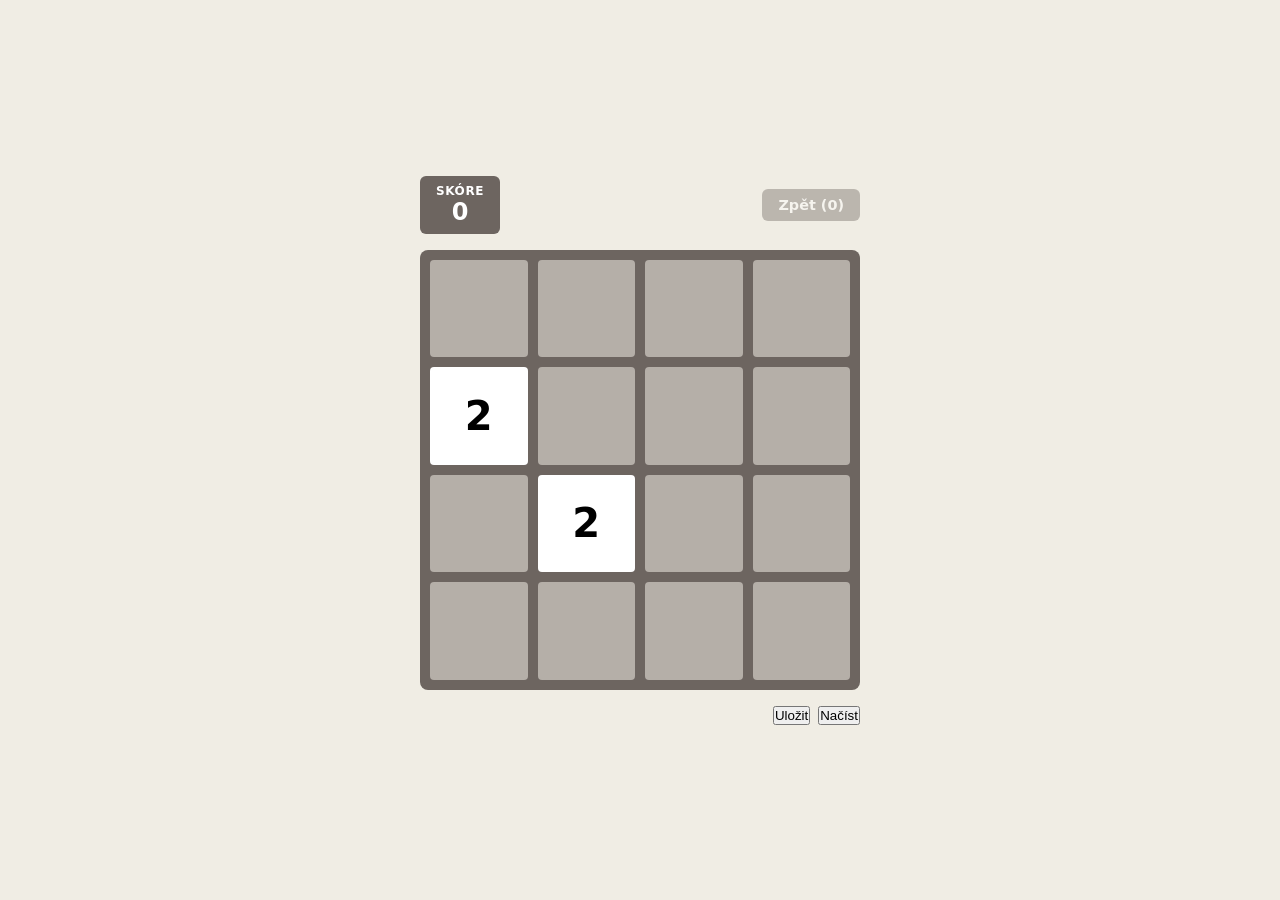
==== commit 19f5507a: "Add autosave UX: save button flash and error toast" ====
--- a/index.html
+++ b/index.html
@@ -39,6 +39,7 @@
     <button id="save-btn">Uložit</button>
     <button id="load-btn">Načíst</button>
   </div>
+  <div id="toast" hidden>Automatické ukládání selhalo</div>
   <div id="win-overlay" hidden>
     <div id="win-box">
       <p id="win-title">Výhra!</p>
--- a/styles.css
+++ b/styles.css
@@ -13,6 +13,7 @@
   justify-content: center;
   align-items: center;
   gap: 16px;
+  touch-action: manipulation;
 }
 
 #ui {
@@ -140,6 +141,33 @@
 .tile-32768 { background-image: repeating-linear-gradient( 45deg, #000 0, #000 1px, transparent 1px, transparent  7px), repeating-linear-gradient(135deg, #000 0, #000 1px, transparent 1px, transparent  7px), repeating-linear-gradient( 90deg, #000 0, #000 1px, transparent 1px, transparent  7px), repeating-linear-gradient(  0deg, #000 0, #000 1px, transparent 1px, transparent  7px); }
 .tile-65536 { background-image: repeating-linear-gradient( 45deg, #000 0, #000 1px, transparent 1px, transparent  5px), repeating-linear-gradient(135deg, #000 0, #000 1px, transparent 1px, transparent  5px), repeating-linear-gradient( 90deg, #000 0, #000 1px, transparent 1px, transparent  5px), repeating-linear-gradient(  0deg, #000 0, #000 1px, transparent 1px, transparent  5px); }
 
+#toast {
+  position: fixed;
+  bottom: 24px;
+  right: 24px;
+  background-color: #4a4540;
+  color: #ffffff;
+  font-size: 0.85rem;
+  font-weight: 600;
+  padding: 10px 16px;
+  border-radius: 6px;
+  opacity: 1;
+  transition: opacity 0.4s ease;
+}
+
+#toast[hidden] {
+  display: none;
+}
+
+#toast.toast-fade {
+  opacity: 0;
+}
+
+#save-btn.save-flash {
+  outline: 2px solid #ffffff;
+  outline-offset: 2px;
+}
+
 #win-overlay {
   position: fixed;
   inset: 0;
